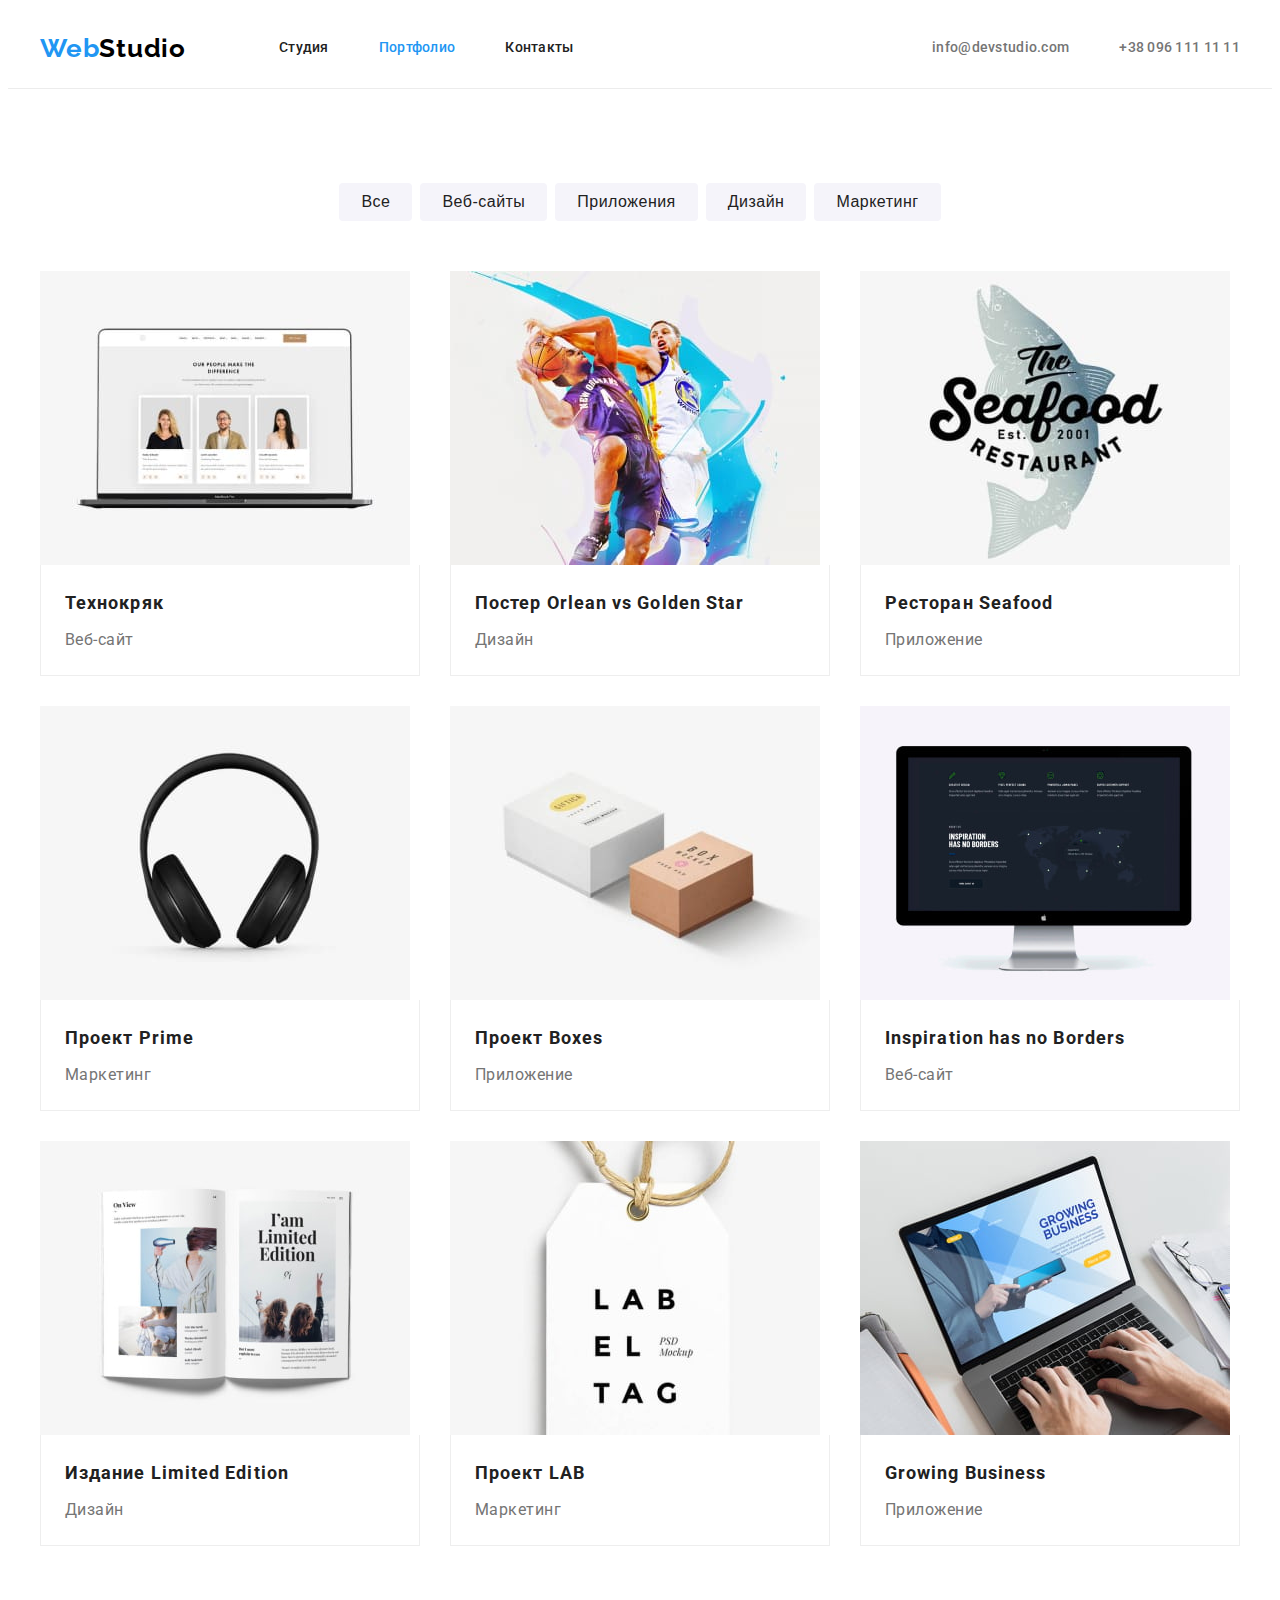
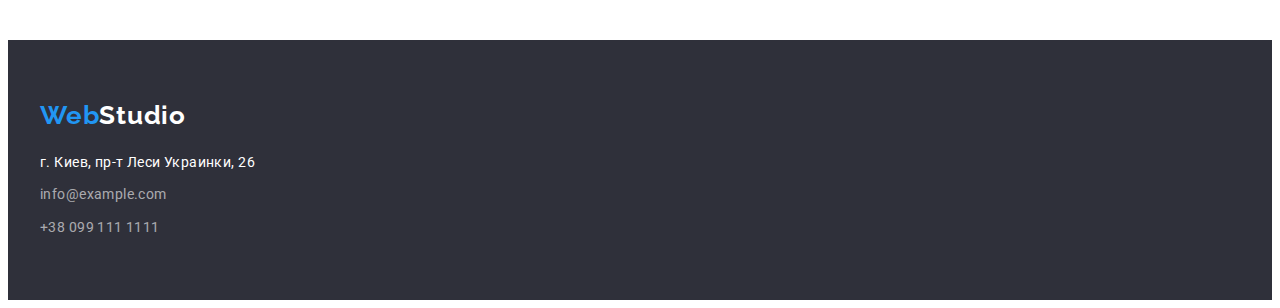
==== portfolio.html @ 1a663ec4 "copy-hw-03" ====
<!DOCTYPE html>
<html lang="ru">

<head>
    <meta charset="UTF-8">
    <meta http-equiv="X-UA-Compatible" content="IE=edge">
    <meta name="viewport" content="width=device-width, initial-scale=1.0">
    <title>Document</title>
    <link rel="preconnect" href="https://fonts.googleapis.com">
    <link rel="preconnect" href="https://fonts.gstatic.com" crossorigin>
    <link href="https://fonts.googleapis.com/css2?family=Raleway:wght@700&family=Roboto:wght@400;500;700&display=swap"
        rel="stylesheet">
    <link rel="stylesheet" href="https://cdnjs.cloudflare.com/ajax/libs/modern-normalize/1.1.0/modern-normalize.min.css"
        integrity="sha512-wpPYUAdjBVSE4KJnH1VR1HeZfpl1ub8YT/NKx4PuQ5NmX2tKuGu6U/JRp5y+Y8XG2tV+wKQpNHVUX03MfMFn9Q=="
        crossorigin="anonymous" referrerpolicy="no-referrer" />
    <link rel="stylesheet" href="./css/styles.css">
</head>

<body>

    <header class="header">
        <div class="container header-flex">
            <nav class="navigation">
                <a class="link logo logo-header" href="" lang="en"><span class="web">Web</span>Studio</a>
                <ul class="list list-nav">
                    <li class="list-nav-item"><a class="link nav-link" href="./index.html">Студия</a></li>
                    <li class="list-nav-item"><a class="link nav-link active" href="./portfolio.html">Портфолио</a></li>
                    <li class="list-nav-item"><a class="link nav-link" href="">Контакты</a></li>
                </ul>
            </nav>
            <ul class="list list-contacts">
                <li class="list-contacts-item"><a class="link contacts-link"
                        href="mailto:info@devstudio.com">info@devstudio.com</a></li>
                <li class="list-contacts-item"><a class="link contacts-link" href="tel:+380961111111">+38 096 111 11 11</a>
                </li>
            </ul>
        </div>
    </header>

    <main>
        <section class="portfolio">
            <div class="container">
                <h2 style="display:none">Портфолио вебстудии</h2>
                <ul class="list portfolio-filter">
                    <li class="filter-item"><button class="portfolio-button" type="button">Все</button></li>
                    <li class="filter-item"><button class="portfolio-button" type="button">Веб-сайты</button></li>
                    <li class="filter-item"><button class="portfolio-button" type="button">Приложения</button></li>
                    <li class="filter-item"><button class="portfolio-button" type="button">Дизайн</button></li>
                    <li class="filter-item"><button class="portfolio-button" type="button">Маркетинг</button></li>
                </ul>       
                
                <ul class="list portfolio-works">
                    <li class="works-item">
                        <div class="card-thumb">
                            <img src="./images/secondpageportfolio/img1opt.jpg"
                                alt="Ноутбук, на его экране три визитки с фото: две девушки и один парень">
                        </div>
                        <div class="card-text">
                            <h3 class="works-title">Технокряк</h3>
                            <p class="works-text">Веб-сайт</p>
                        </div>
                    </li>

                    <li class="works-item">
                        <div class="card-thumb">
                            <img src="./images/secondpageportfolio/img2opt.jpg" 
                            alt="Два баскетболиста сражаются за мяч">
                        </div>
                        <div class="card-text">
                            <h3 class="works-title">Постер <span lang="en">Orlean vs Golden Star</span></h3>
                            <p class="works-text">Дизайн</p>
                        </div>
                    </li>

                    <li class="works-item">
                        <div class="card-thumb">
                            <img src="./images/secondpageportfolio/img3opt.jpg" 
                            alt="Логотип ресторана в виде рыбы с названием ресторана">
                        </div>
                        <div class="card-text">
                            <h3 class="works-title">Ресторан <span lang="en">Seafood</span></h3>
                            <p class="works-text">Приложение</p>
                        </div>
                    </li>

                    <li class="works-item">
                        <div class="card-thumb">
                            <img src="./images/secondpageportfolio/img4opt.jpg" 
                            alt="Черные полноразмерные наушники">
                        </div>
                        <div class="card-text">
                            <h3 class="works-title">Проект <span lang="en">Prime</span></h3>
                            <p class="works-text">Маркетинг</p>
                        </div>
                    </li>

                    <li class="works-item">
                        <div class="card-thumb">
                            <img src="./images/secondpageportfolio/img5opt.jpg" 
                            alt="Две коробки розового и белого цвета">
                        </div>
                        <div class="card-text">
                            <h3 class="works-title">Проект <span lang="en">Boxes</span></h3>
                            <p class="works-text">Приложение</p>
                        </div>
                    </li>

                    <li class="works-item">
                        <div class="card-thumb">
                            <img src="./images/secondpageportfolio/img6opt.jpg" 
                            alt="Экран компьютера, на котором несколко статей и карта мира">
                        </div>
                        <div class="card-text">
                            <h3 class="works-title" lang="en">Inspiration has no Borders</h3>
                            <p class="works-text">Веб-сайт</p>
                        </div>
                    </li>

                    <li class="works-item">
                        <div class="card-thumb">
                            <img src="./images/secondpageportfolio/img7opt.jpg" 
                            alt="Разворот журнала со статьей и фото">
                        </div>
                        <div class="card-text">
                            <h3 class="works-title">Издание <span lang="en">Limited Edition</span></h3>
                            <p class="works-text">Дизайн</p>
                        </div>
                    </li>

                    <li class="works-item">
                        <div class="card-thumb">
                            <img src="./images/secondpageportfolio/img8opt.jpg" 
                            alt="Белая этикетка на веревке с названием проекта">
                        </div>
                        <div class="card-text">
                            <h3 class="works-title">Проект <span lang="en">LAB</span></h3>
                            <p class="works-text">Маркетинг</p>
                        </div>
                    </li>

                    <li class="works-item">
                        <div class="card-thumb">
                            <img src="./images/secondpageportfolio/img9opt.jpg"
                                alt="Руки человека, работающего на ноутбуке, на экране которого название приложения">
                        </div>
                        <div class="card-text">
                            <h3 class="works-title" lang="en">Growing Business</h3>
                            <p class="works-text">Приложение</p>
                        </div>
                    </li>
                </ul>
            </div>
        </section>

    </main>

    <footer class="footer">
        <div class="container">
            <a class="link logo logo-footer" href="" lang="en"><span class="web">Web</span>Studio</a>
            <address class="footer-contacts">
                <ul class="list list-footer">
                    <li class="list-footer-item"><a class="link footer-address-link"
                            href="https://goo.gl/maps/6n3pDnKZSii65f8L8" target="_blank" rel="noreferrer noopener">
                            г. Киев, пр-т Леси Украинки, 26</a>
                    </li>
                    <li class="list-footer-item"><a class="link footer-contacts-link"
                            href="mailto:info@example.com">info@example.com</a>
                    </li>
                    <li class="list-footer-item"><a class="link footer-contacts-link" href="tel:+380991111111">+38 099 111
                            1111</a>
                    </li>
                </ul>
            </address>
        </div>
    </footer>
    
    </body>
    
    </html>
---- css/styles.css ----
:root {
  --logo-web-color: #2196f3;
  --logo-studio-header-color: #000000;
  --logo-studio-footer-color: #ffffff;
  --main-title-color: #212121;
  --main-text-color: #757575;
  --accent-color: #2196f3;
  --darkbg-text-color: #ffffff;
  --first-bg-color: #2f303a;
  --second-bg-color: #f5f4fa;
}

body {
  font-family: 'Roboto', sans-serif;
}

p,
h1,
h2,
h3,
h4,
h5,
h6 {
  margin-top: 0;
  margin-bottom: 0;
}

ul {
  margin-top: 0;
  margin-bottom: 0;
  padding-left: 0;
}

img {
  display: block;
  max-width: 100%;
  height: auto;
}

.link {
  text-decoration: none;
}

.list {
  list-style: none;
}
.container {
  width: 1200px;
  padding-left: 15px;
  padding-right: 15px;
  margin: 0 auto;
}

/*-----------header------------*/

.header {
  border-bottom: 1px solid #ececec;
}

.header-flex {
  display: flex;
  align-items: center;
}

.navigation {
  display: flex;
  align-items: center;
}

.list-nav {
  display: flex;
}

.list-contacts {
  display: flex;
  margin-left: auto;
}

.list-nav-item:not(:last-child) {
  margin-right: 50px;
}

.list-contacts-item:not(:last-child) {
  margin-right: 50px;
}

.logo {
  display: block;
  margin-right: 93px;
  font-family: Raleway, sans-serif;
  font-weight: 700;
  font-size: 26px;
  line-height: 1.19;
  letter-spacing: 0.03em;
}

.logo-header {
  color: var(--logo-studio-header-color);
}

.web {
  color: var(--logo-web-color);
}

.nav-link,
.contacts-link {
  display: block;
  padding-top: 32px;
  padding-bottom: 32px;
  font-weight: 500;
  font-size: 14px;
  line-height: 1.14;
  letter-spacing: 0.02em;
  color: var(--main-title-color);
}

.contacts-link {
  color: var(--main-text-color);
}

.nav-link:hover,
.nav-link:focus {
  color: var(--accent-color);
}

.contacts-link:hover,
.contacts-link:focus {
  color: var(--accent-color);
}

a.active {
  color: var(--accent-color);
}

/*------------main---section-hero-------------*/

.hero {
  padding-top: 200px;
  padding-bottom: 200px;
  text-align: center;
}

.hero,
.footer {
  background-color: var(--first-bg-color);
}

.hero-title {
  font-weight: 900;
  font-size: 44px;
  line-height: 1.36;
  letter-spacing: 0.06em;
  text-transform: uppercase;
  color: var(--darkbg-text-color);
}

.order-service {
  margin-top: 30px;
  padding: 10px 32px;
  border: 0px;
  border-radius: 4px;
  font-weight: 700;
  font-size: 16px;
  line-height: 1.87;
  letter-spacing: 0.06em;
  background: var(--accent-color);
  color: #ffffff;
}

/*-----------main---section-features-------------*/

.features {
  padding-top: 94px;
  padding-bottom: 94px;
}

.list-features {
  display: flex;
  margin-right: -30px;
}

.list-features-item {
  flex-basis: calc(100% / 4 - 30px);
}

.list-features-item {
  margin-right: 30px;
}

.list-features-title {
  font-weight: 700;
  font-size: 14px;
  line-height: 1.14;
  letter-spacing: 0.03em;
  text-transform: uppercase;
  color: var(--main-title-color);
}

.list-features-text {
  margin-top: 10px;
  font-weight: 400;
  font-size: 14px;
  line-height: 1.71;
  letter-spacing: 0.03em;
  color: var(--main-text-color);
}

/*-----------main---sections---activities & ourteam------------*/

.activities {
  padding-bottom: 94px;
}

.list-activities {
  display: flex;
  margin-right: -30px;
}

.list-activities-item {
  flex-basis: calc(100% / 3 - 30px);
  margin-right: 30px;
}

.activities-title,
.ourteam-title {
  margin-bottom: 50px;
  text-align: center;
  font-weight: 700;
  font-size: 36px;
  line-height: 1.16;
  letter-spacing: 0.03em;
  color: var(--main-title-color);
}

.ourteam {
  padding-top: 94px;
  padding-bottom: 94px;
  background-color: var(--second-bg-color);
}

.list-ourteam {
  display: flex;
  margin-right: -30px;
}

.list-ourteam-item {
  flex-basis: calc(100% / 4 - 30px);
  margin-right: 30px;
  padding-bottom: 30px;
  text-align: center;
  box-shadow: 0px 1px 3px rgba(0, 0, 0, 0.12), 0px 1px 1px rgba(0, 0, 0, 0.14),
    0px 2px 1px rgba(0, 0, 0, 0.2);
  border-radius: 0px 0px 4px 4px;
}

.ourteam-name {
  margin-top: 30px;
  font-weight: 500;
  font-size: 16px;
  line-height: 1.18;
  letter-spacing: 0.03em;
  color: var(--main-title-color);
}

.ourteam-profession {
  margin-top: 10px;
  font-weight: 400;
  font-size: 16px;
  line-height: 1.18;
  letter-spacing: 0.03em;
  color: var(--main-text-color);
}

/*-------portfolio-page-------- */

.portfolio {
  padding-top: 94px;
  padding-bottom: 94px;
}

.portfolio-filter {
  display: flex;
  justify-content: center;
}

.filter-item:not(:last-child) {
  margin-right: 8px;
}

.portfolio-button {
  padding: 6px 22px;
  font-weight: 500;
  font-size: 16px;
  line-height: 1.62;
  letter-spacing: 0.03em;
  color: var(--main-title-color);
  background-color: var(--second-bg-color);
  border: 0px;
  border-radius: 4px;
}

.portfolio-button:hover,
.portfolio-button:focus {
  background-color: var(--accent-color);
  color: var(--darkbg-text-color);
}

.portfolio-works {
  display: flex;
  flex-wrap: wrap;
  margin-top: 50px;
  margin-right: -30px;
  margin-bottom: -30px;
}

.works-item {
  flex-basis: calc(100% / 3 - 30px);
  margin-right: 30px;
  margin-bottom: 30px;
}

.card-text {
  padding: 20px 24px;
  border-left: 1px solid #eeeeee;
  border-right: 1px solid #eeeeee;
  border-bottom: 1px solid #eeeeee;
}

.works-title {
  font-weight: 700;
  font-size: 18px;
  line-height: 2;
  letter-spacing: 0.06em;
  color: var(--main-title-color);
}

.works-text {
  margin-top: 4px;
  font-weight: 400;
  font-size: 16px;
  line-height: 1.87;
  letter-spacing: 0.03em;
  color: var(--main-text-color);
}

/*------------footer-styles--------*/

.footer {
  padding-top: 60px;
  padding-bottom: 60px;
}

.logo-footer {
  color: var(--logo-studio-footer-color);
}

.footer-contacts {
  margin-top: 20px;
  font-style: normal;
  font-weight: 400;
  font-size: 14px;
  line-height: 1.71;
  letter-spacing: 0.03em;
}

.list-footer-item:not(:first-child) {
  margin-top: 9px;
}

.footer-address-link {
  color: var(--darkbg-text-color);
}
.footer-contacts-link {
  color: rgba(255, 255, 255, 0.6);
}
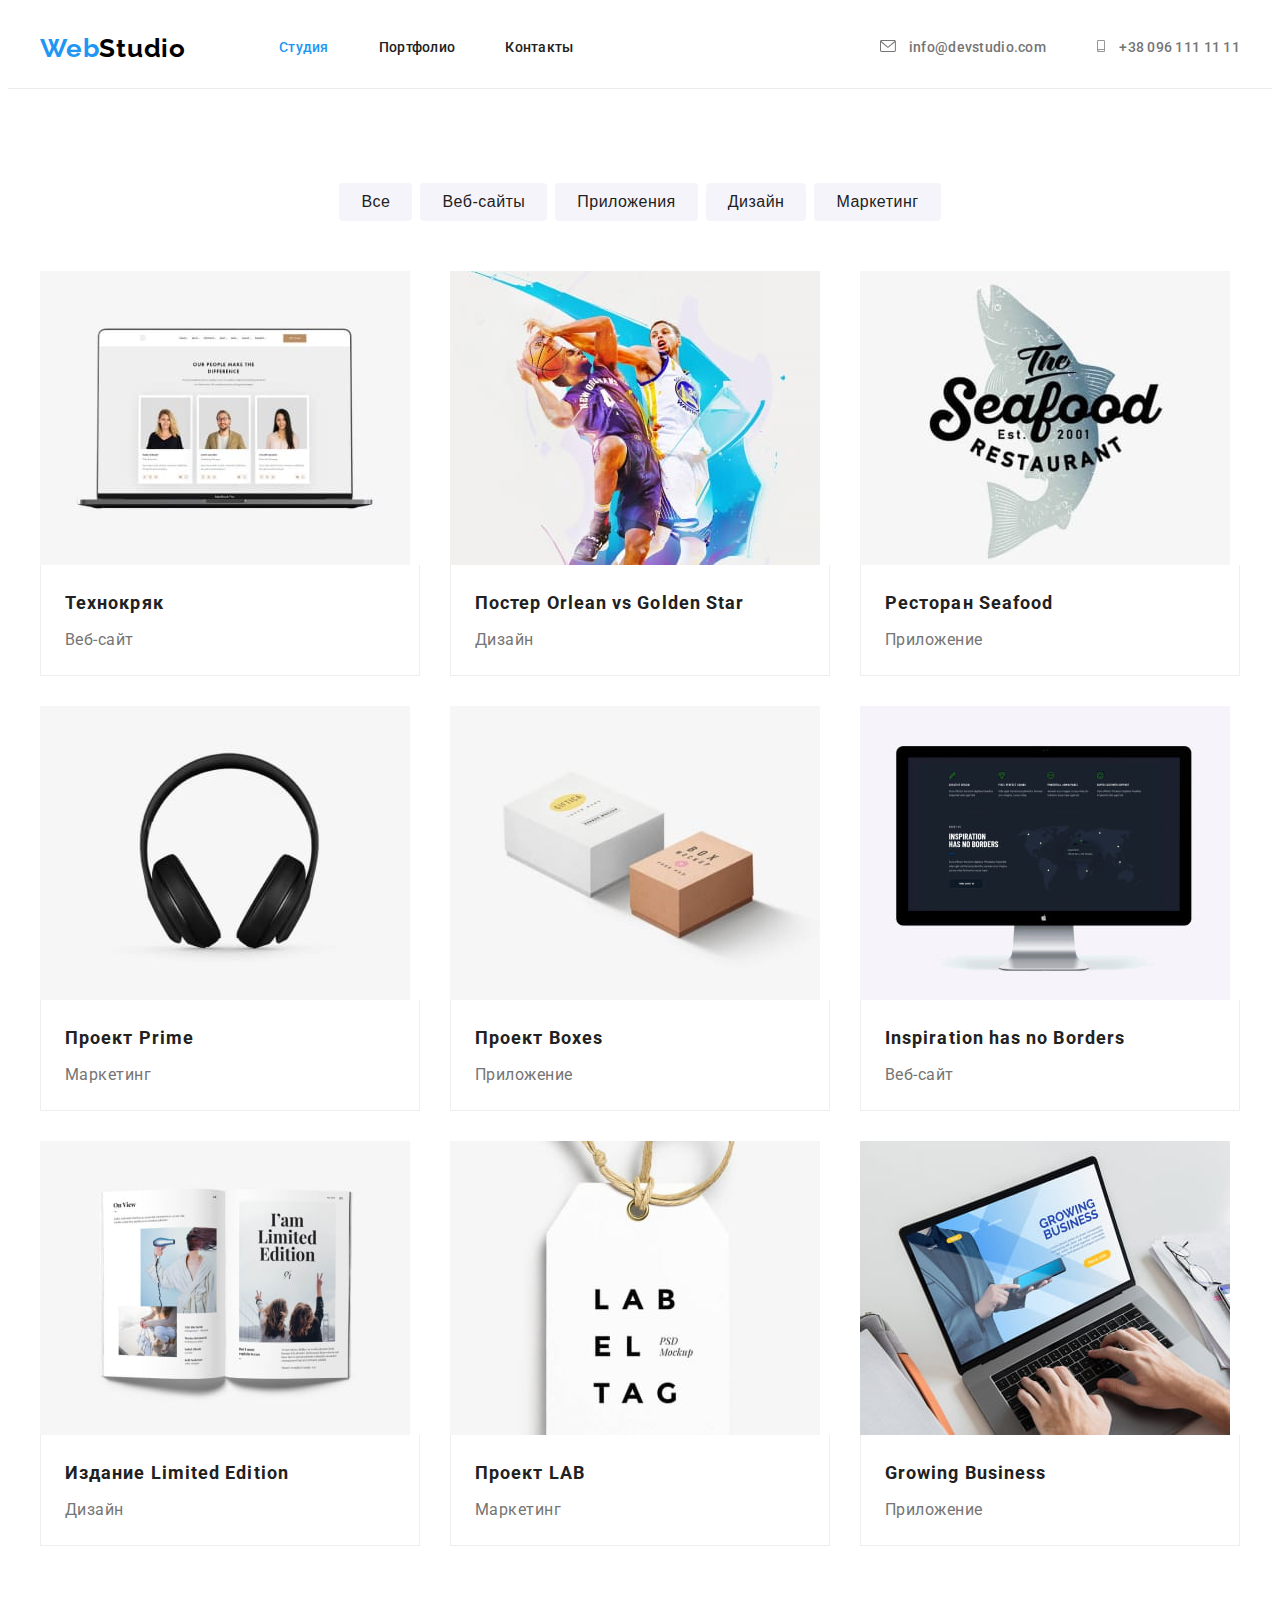
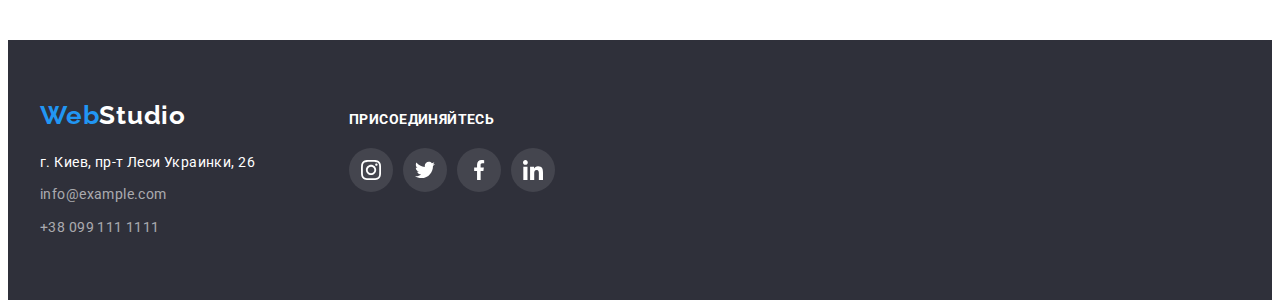
==== commit f1594fd5: "icons-and-bg" ====
--- a/portfolio.html
+++ b/portfolio.html
@@ -23,22 +23,34 @@
             <nav class="navigation">
                 <a class="link logo logo-header" href="" lang="en"><span class="web">Web</span>Studio</a>
                 <ul class="list list-nav">
-                    <li class="list-nav-item"><a class="link nav-link" href="./index.html">Студия</a></li>
-                    <li class="list-nav-item"><a class="link nav-link active" href="./portfolio.html">Портфолио</a></li>
+                    <li class="list-nav-item"><a class="link nav-link active" href="./index.html">Студия</a></li>
+                    <li class="list-nav-item"><a class="link nav-link" href="./portfolio.html">Портфолио</a></li>
                     <li class="list-nav-item"><a class="link nav-link" href="">Контакты</a></li>
                 </ul>
             </nav>
             <ul class="list list-contacts">
-                <li class="list-contacts-item"><a class="link contacts-link"
-                        href="mailto:info@devstudio.com">info@devstudio.com</a></li>
-                <li class="list-contacts-item"><a class="link contacts-link" href="tel:+380961111111">+38 096 111 11 11</a>
+                <li class="list-contacts-item">
+    
+                    <a class="link contacts-link" href="mailto:info@devstudio.com">
+                        <svg class="contacts-icon" width="16" height="12">
+                            <use href="./images/sprite.svg#icon-envelope-1"></use>
+                        </svg>
+                        info@devstudio.com</a>
+                </li>
+                <li class="list-contacts-item">
+    
+                    <a class="link contacts-link" href="tel:+380961111111">
+                        <svg class="contacts-icon" width="10" height="12">
+                            <use href="./images/sprite.svg#icon-smartphone-1"></use>
+                        </svg>
+                        +38 096 111 11 11</a>
                 </li>
             </ul>
         </div>
     </header>
 
     <main>
-        <section class="portfolio">
+        <section class="section">
             <div class="container">
                 <h2 style="display:none">Портфолио вебстудии</h2>
                 <ul class="list portfolio-filter">
@@ -155,22 +167,59 @@
     </main>
 
     <footer class="footer">
-        <div class="container">
-            <a class="link logo logo-footer" href="" lang="en"><span class="web">Web</span>Studio</a>
-            <address class="footer-contacts">
-                <ul class="list list-footer">
-                    <li class="list-footer-item"><a class="link footer-address-link"
-                            href="https://goo.gl/maps/6n3pDnKZSii65f8L8" target="_blank" rel="noreferrer noopener">
-                            г. Киев, пр-т Леси Украинки, 26</a>
-                    </li>
-                    <li class="list-footer-item"><a class="link footer-contacts-link"
-                            href="mailto:info@example.com">info@example.com</a>
-                    </li>
-                    <li class="list-footer-item"><a class="link footer-contacts-link" href="tel:+380991111111">+38 099 111
-                            1111</a>
+        <h2 style="display:none">Контакты<span lang="en">Webstudio</span></h2>
+        <div class="container footer-flexcont">
+            <div class="address">
+                <a class="link logo logo-footer" href="" lang="en"><span class="web">Web</span>Studio</a>
+                <address class="footer-contacts">
+                    <ul class="list list-footer">
+                        <li class="list-footer-item"><a class="link footer-address-link"
+                                href="https://goo.gl/maps/6n3pDnKZSii65f8L8" target="_blank" rel="noreferrer noopener">
+                                г. Киев, пр-т Леси Украинки, 26</a>
+                        </li>
+                        <li class="list-footer-item"><a class="link footer-contacts-link"
+                                href="mailto:info@example.com">info@example.com</a>
+                        </li>
+                        <li class="list-footer-item"><a class="link footer-contacts-link" href="tel:+380991111111">+38 099
+                                111 1111</a>
+                        </li>
+                    </ul>
+                </address>
+            </div>
+    
+            <div class="webstudio-social">
+                <h3 class="webstudio-social-title">Присоединяйтесь</h3>
+                <ul class="webstudio-social-list list">
+                    <li class="webstudio-social-item">
+                        <a class="webstudio-social-link link" href="">
+                            <svg class="webstudio-social-icon" width="20" height="20">
+                                <use href="./images/sprite.svg#icon-instagram-2-1"></use>
+                            </svg>
+                        </a>
+                    </li>
+                    <li class="webstudio-social-item">
+                        <a class="webstudio-social-link link" href="">
+                            <svg class="webstudio-social-icon" width="20" height="20">
+                                <use href="./images/sprite.svg#icon-twitter-1-1"></use>
+                            </svg>
+                        </a>
+                    </li>
+                    <li class="webstudio-social-item">
+                        <a class="webstudio-social-link link" href="">
+                            <svg class="webstudio-social-icon" width="20" height="20">
+                                <use href="./images/sprite.svg#icon-facebook-1-1"></use>
+                            </svg>
+                        </a>
+                    </li>
+                    <li class="webstudio-social-item">
+                        <a class="webstudio-social-link link" href="">
+                            <svg class="webstudio-social-icon" width="20" height="20">
+                                <use href="./images/sprite.svg#icon-linkedin-1-1"></use>
+                            </svg>
+                        </a>
                     </li>
                 </ul>
-            </address>
+            </div>
         </div>
     </footer>
     
--- a/css/styles.css
+++ b/css/styles.css
@@ -8,6 +8,7 @@
   --darkbg-text-color: #ffffff;
   --first-bg-color: #2f303a;
   --second-bg-color: #f5f4fa;
+  --icon-color: #afb1b8;
 }
 
 body {
@@ -44,6 +45,12 @@
 .list {
   list-style: none;
 }
+
+.section {
+  padding-top: 94px;
+  padding-bottom: 94px;
+}
+
 .container {
   width: 1200px;
   padding-left: 15px;
@@ -78,6 +85,11 @@
 
 .list-nav-item:not(:last-child) {
   margin-right: 50px;
+}
+
+.contacts-icon {
+  margin-right: 10px;
+  fill: currentColor;
 }
 
 .list-contacts-item:not(:last-child) {
@@ -138,6 +150,8 @@
   padding-top: 200px;
   padding-bottom: 200px;
   text-align: center;
+  background-image: linear-gradient(rgba(47, 48, 58, 0.4), rgba(47, 48, 58, 0.4)),
+    url(../images/hero/hero-img-opt.jpg);
 }
 
 .hero,
@@ -169,11 +183,6 @@
 
 /*-----------main---section-features-------------*/
 
-.features {
-  padding-top: 94px;
-  padding-bottom: 94px;
-}
-
 .list-features {
   display: flex;
   margin-right: -30px;
@@ -187,7 +196,14 @@
   margin-right: 30px;
 }
 
+.features-icon {
+  padding: 25px 100px;
+  background-color: var(--second-bg-color);
+  border-radius: 4px;
+}
+
 .list-features-title {
+  margin-top: 30px;
   font-weight: 700;
   font-size: 14px;
   line-height: 1.14;
@@ -222,7 +238,8 @@
 }
 
 .activities-title,
-.ourteam-title {
+.ourteam-title,
+.clients-title {
   margin-bottom: 50px;
   text-align: center;
   font-weight: 700;
@@ -233,8 +250,6 @@
 }
 
 .ourteam {
-  padding-top: 94px;
-  padding-bottom: 94px;
   background-color: var(--second-bg-color);
 }
 
@@ -247,6 +262,7 @@
   flex-basis: calc(100% / 4 - 30px);
   margin-right: 30px;
   padding-bottom: 30px;
+  background-color: #ffffff;
   text-align: center;
   box-shadow: 0px 1px 3px rgba(0, 0, 0, 0.12), 0px 1px 1px rgba(0, 0, 0, 0.14),
     0px 2px 1px rgba(0, 0, 0, 0.2);
@@ -270,13 +286,68 @@
   letter-spacing: 0.03em;
   color: var(--main-text-color);
 }
+.ourteam-social-list {
+  display: flex;
+  align-items: center;
+  margin-top: 16px;
+  padding-left: 32px;
+  padding-right: 32px;
+}
+
+.ourteam-social-link {
+  display: block;
+  padding: 12px;
+  border-radius: 50%;
+}
+
+.ourteam-social-item:not(:last-child) {
+  margin-right: 10px;
+}
+
+.ourteam-social-icon {
+  display: block;
+  fill: var(--icon-color);
+}
+
+.ourteam-social-link:hover,
+.ourteam-social-link:focus,
+.ourteam-social-icon:hover,
+.ourteam-social-icon:focus {
+  background-color: var(--accent-color);
+  fill: var(--darkbg-text-color);
+}
+
+/* -------------main--------section-clients------------- */
+
+.clients-list {
+  display: flex;
+  flex-wrap: wrap;
+  margin-right: -30px;
+}
+.clients-list-item {
+  margin-right: 30px;
+}
+.clients-link {
+  display: block;
+  padding: 14px 30px;
+  border: 1px solid var(--icon-color);
+  border-radius: 4px;
+}
+
+.clients-icon {
+  display: block;
+  fill: var(--icon-color);
+}
+
+.clients-link:hover,
+.clients-link:focus,
+.clients-icon:hover,
+.clients-icon:focus {
+  border-color: var(--accent-color);
+  fill: var(--accent-color);
+}
 
 /*-------portfolio-page-------- */
-
-.portfolio {
-  padding-top: 94px;
-  padding-bottom: 94px;
-}
 
 .portfolio-filter {
   display: flex;
@@ -345,7 +416,17 @@
 
 /*------------footer-styles--------*/
 
-.footer {
+/* .footer {
+  padding-top: 60px;
+  padding-bottom: 60px;
+} */
+
+.footer-flexcont {
+  display: flex;
+}
+
+.address {
+  margin-right: 70px;
   padding-top: 60px;
   padding-bottom: 60px;
 }
@@ -373,3 +454,42 @@
 .footer-contacts-link {
   color: rgba(255, 255, 255, 0.6);
 }
+
+.webstudio-social {
+  padding-top: 72px;
+}
+
+.webstudio-social-title {
+  font-weight: 700;
+  font-size: 14px;
+  line-height: 1.14;
+  letter-spacing: 0.03em;
+  text-transform: uppercase;
+  color: var(--darkbg-text-color);
+}
+
+.webstudio-social-list {
+  display: flex;
+  margin-top: 20px;
+}
+
+.webstudio-social-item:not(:last-child) {
+  margin-right: 10px;
+}
+
+.webstudio-social-link {
+  display: block;
+  padding: 12px;
+  fill: var(--darkbg-text-color);
+  background: rgba(255, 255, 255, 0.1);
+  border-radius: 50%;
+}
+
+.webstudio-social-icon {
+  display: block;
+}
+
+.webstudio-social-link:hover,
+.webstudio-social-link:focus {
+  background-color: var(--accent-color);
+}
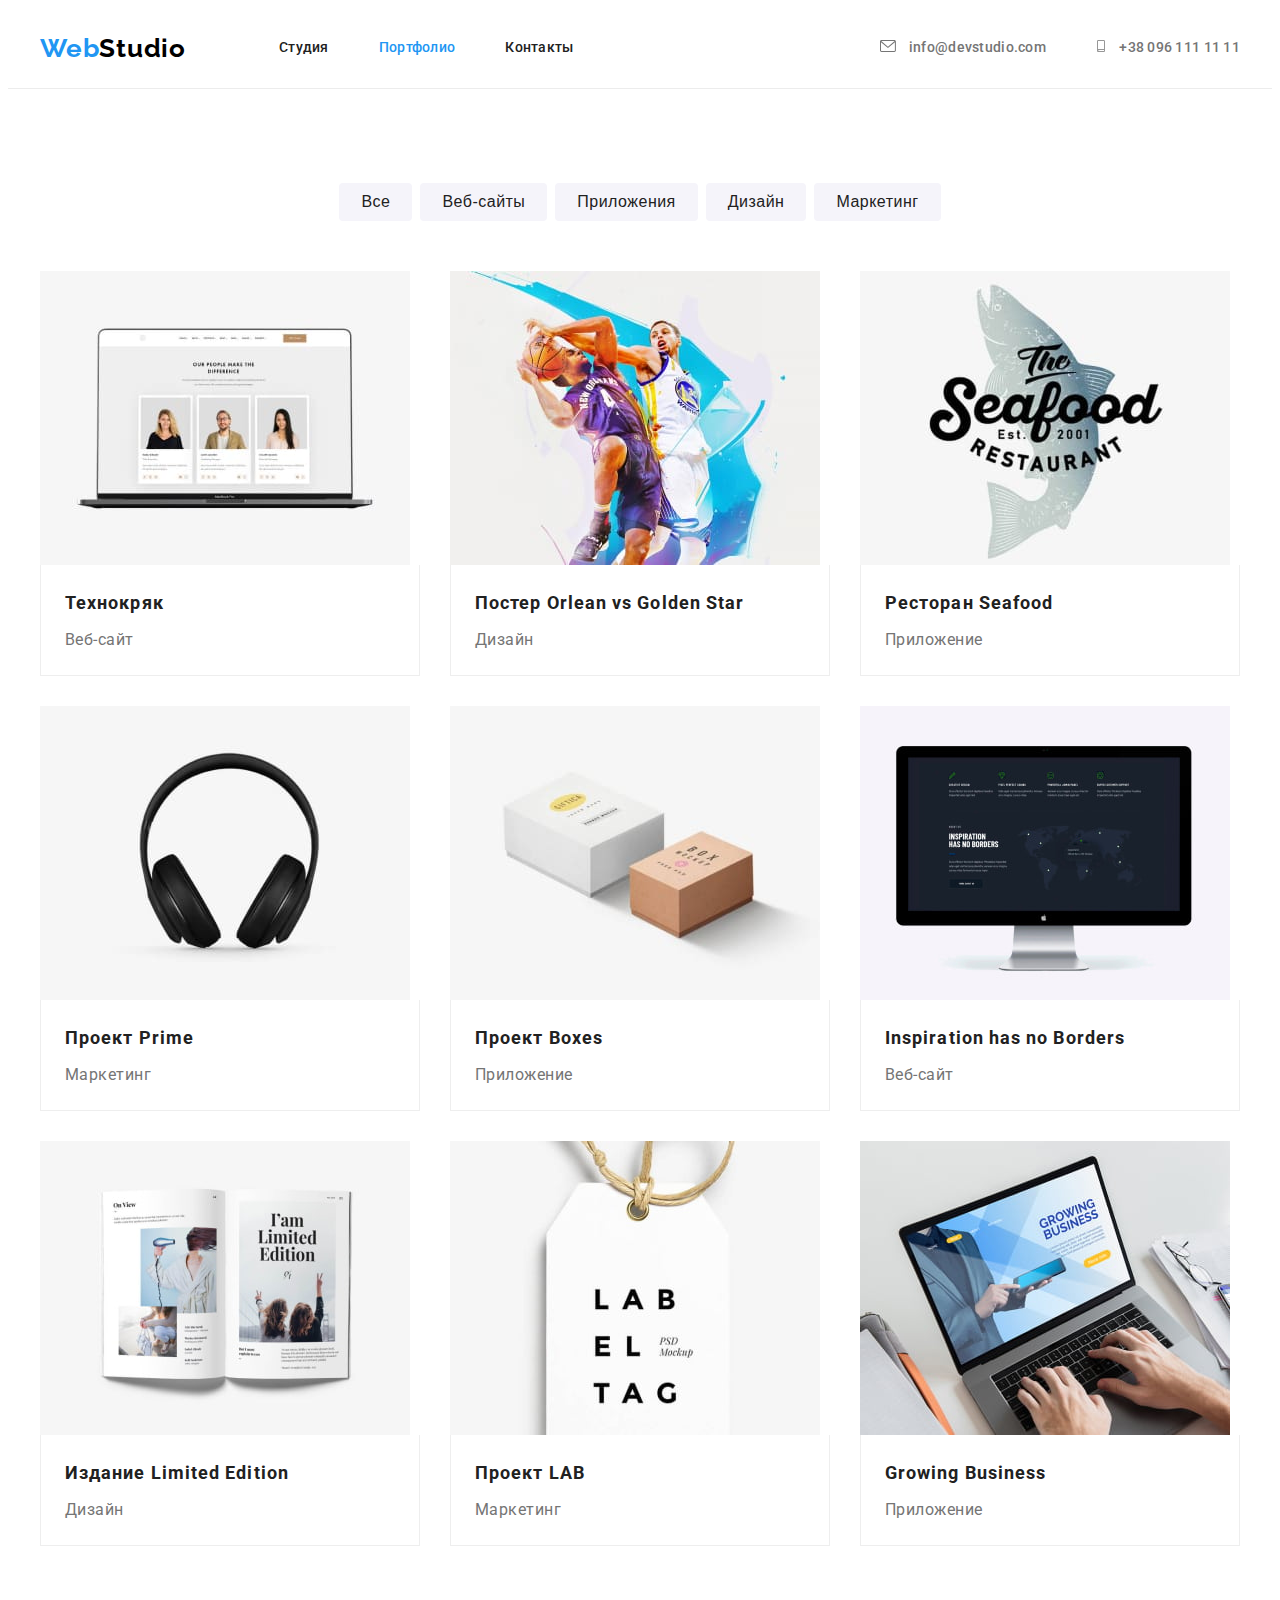
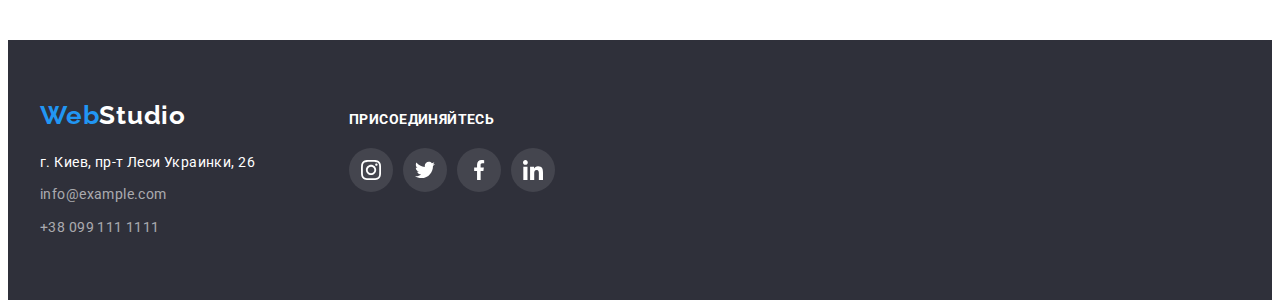
==== commit b145e9a1: "focus-hover-svg-portfolio" ====
--- a/portfolio.html
+++ b/portfolio.html
@@ -23,8 +23,8 @@
             <nav class="navigation">
                 <a class="link logo logo-header" href="" lang="en"><span class="web">Web</span>Studio</a>
                 <ul class="list list-nav">
-                    <li class="list-nav-item"><a class="link nav-link active" href="./index.html">Студия</a></li>
-                    <li class="list-nav-item"><a class="link nav-link" href="./portfolio.html">Портфолио</a></li>
+                    <li class="list-nav-item"><a class="link nav-link " href="./index.html">Студия</a></li>
+                    <li class="list-nav-item"><a class="link nav-link active" href="./portfolio.html">Портфолио</a></li>
                     <li class="list-nav-item"><a class="link nav-link" href="">Контакты</a></li>
                 </ul>
             </nav>
@@ -63,102 +63,121 @@
                 
                 <ul class="list portfolio-works">
                     <li class="works-item">
-                        <div class="card-thumb">
-                            <img src="./images/secondpageportfolio/img1opt.jpg"
-                                alt="Ноутбук, на его экране три визитки с фото: две девушки и один парень">
-                        </div>
-                        <div class="card-text">
-                            <h3 class="works-title">Технокряк</h3>
-                            <p class="works-text">Веб-сайт</p>
-                        </div>
-                    </li>
-
-                    <li class="works-item">
-                        <div class="card-thumb">
-                            <img src="./images/secondpageportfolio/img2opt.jpg" 
-                            alt="Два баскетболиста сражаются за мяч">
-                        </div>
-                        <div class="card-text">
-                            <h3 class="works-title">Постер <span lang="en">Orlean vs Golden Star</span></h3>
-                            <p class="works-text">Дизайн</p>
-                        </div>
-                    </li>
-
-                    <li class="works-item">
-                        <div class="card-thumb">
-                            <img src="./images/secondpageportfolio/img3opt.jpg" 
-                            alt="Логотип ресторана в виде рыбы с названием ресторана">
-                        </div>
-                        <div class="card-text">
-                            <h3 class="works-title">Ресторан <span lang="en">Seafood</span></h3>
-                            <p class="works-text">Приложение</p>
-                        </div>
-                    </li>
-
-                    <li class="works-item">
-                        <div class="card-thumb">
-                            <img src="./images/secondpageportfolio/img4opt.jpg" 
-                            alt="Черные полноразмерные наушники">
-                        </div>
-                        <div class="card-text">
-                            <h3 class="works-title">Проект <span lang="en">Prime</span></h3>
-                            <p class="works-text">Маркетинг</p>
-                        </div>
-                    </li>
-
-                    <li class="works-item">
-                        <div class="card-thumb">
-                            <img src="./images/secondpageportfolio/img5opt.jpg" 
-                            alt="Две коробки розового и белого цвета">
-                        </div>
-                        <div class="card-text">
-                            <h3 class="works-title">Проект <span lang="en">Boxes</span></h3>
-                            <p class="works-text">Приложение</p>
-                        </div>
-                    </li>
-
-                    <li class="works-item">
-                        <div class="card-thumb">
-                            <img src="./images/secondpageportfolio/img6opt.jpg" 
-                            alt="Экран компьютера, на котором несколко статей и карта мира">
-                        </div>
-                        <div class="card-text">
-                            <h3 class="works-title" lang="en">Inspiration has no Borders</h3>
-                            <p class="works-text">Веб-сайт</p>
-                        </div>
-                    </li>
-
-                    <li class="works-item">
-                        <div class="card-thumb">
-                            <img src="./images/secondpageportfolio/img7opt.jpg" 
-                            alt="Разворот журнала со статьей и фото">
-                        </div>
-                        <div class="card-text">
-                            <h3 class="works-title">Издание <span lang="en">Limited Edition</span></h3>
-                            <p class="works-text">Дизайн</p>
-                        </div>
-                    </li>
-
-                    <li class="works-item">
-                        <div class="card-thumb">
-                            <img src="./images/secondpageportfolio/img8opt.jpg" 
-                            alt="Белая этикетка на веревке с названием проекта">
-                        </div>
-                        <div class="card-text">
-                            <h3 class="works-title">Проект <span lang="en">LAB</span></h3>
-                            <p class="works-text">Маркетинг</p>
-                        </div>
-                    </li>
-
-                    <li class="works-item">
-                        <div class="card-thumb">
-                            <img src="./images/secondpageportfolio/img9opt.jpg"
-                                alt="Руки человека, работающего на ноутбуке, на экране которого название приложения">
-                        </div>
-                        <div class="card-text">
-                            <h3 class="works-title" lang="en">Growing Business</h3>
-                            <p class="works-text">Приложение</p>
-                        </div>
+                        <a class="works-link link" href="">
+                            <div class="card-thumb">
+                                <img src="./images/secondpageportfolio/img1opt.jpg"
+                                    alt="Ноутбук, на его экране три визитки с фото: две девушки и один парень">
+                            </div>
+                            <div class="card-text">
+                                <h3 class="works-title">Технокряк</h3>
+                                <p class="works-text">Веб-сайт</p>
+                            </div>
+                        </a>
+                    </li>
+
+                    <li class="works-item">
+                        <a class="works-link link" href="">
+                            <div class="card-thumb">
+                                <img src="./images/secondpageportfolio/img2opt.jpg" alt="Два баскетболиста сражаются за мяч">
+                            </div>
+                            <div class="card-text">
+                                <h3 class="works-title">Постер <span lang="en">Orlean vs Golden Star</span></h3>
+                                <p class="works-text">Дизайн</p>
+                            </div>
+                        </a>
+                        
+                    </li>
+
+                    <li class="works-item">
+                        <a class="works-link link" href="">
+                            <div class="card-thumb">
+                                <img src="./images/secondpageportfolio/img3opt.jpg" alt="Логотип ресторана в виде рыбы с названием ресторана">
+                            </div>
+                            <div class="card-text">
+                                <h3 class="works-title">Ресторан <span lang="en">Seafood</span></h3>
+                                <p class="works-text">Приложение</p>
+                            </div>
+                        </a>
+                        
+                    </li>
+
+                    <li class="works-item">
+                        <a class="works-link link" href="">
+                            <div class="card-thumb">
+                                <img src="./images/secondpageportfolio/img4opt.jpg" alt="Черные полноразмерные наушники">
+                            </div>
+                            <div class="card-text">
+                                <h3 class="works-title">Проект <span lang="en">Prime</span></h3>
+                                <p class="works-text">Маркетинг</p>
+                            </div>
+                        </a>
+                        
+                    </li>
+
+                    <li class="works-item">
+                        <a class="works-link link" href="">
+                            <div class="card-thumb">
+                                <img src="./images/secondpageportfolio/img5opt.jpg" alt="Две коробки розового и белого цвета">
+                            </div>
+                            <div class="card-text">
+                                <h3 class="works-title">Проект <span lang="en">Boxes</span></h3>
+                                <p class="works-text">Приложение</p>
+                            </div>
+                        </a>
+                        
+                    </li>
+
+                    <li class="works-item">
+                        <a class="works-link link" href="">
+                            <div class="card-thumb">
+                                <img src="./images/secondpageportfolio/img6opt.jpg" alt="Экран компьютера, на котором несколко статей и карта мира">
+                            </div>
+                            <div class="card-text">
+                                <h3 class="works-title" lang="en">Inspiration has no Borders</h3>
+                                <p class="works-text">Веб-сайт</p>
+                            </div>
+                        </a>
+                        
+                    </li>
+
+                    <li class="works-item">
+                        <a class="works-link link" href="">
+                            <div class="card-thumb">
+                                <img src="./images/secondpageportfolio/img7opt.jpg" alt="Разворот журнала со статьей и фото">
+                            </div>
+                            <div class="card-text">
+                                <h3 class="works-title">Издание <span lang="en">Limited Edition</span></h3>
+                                <p class="works-text">Дизайн</p>
+                            </div>
+                        </a>
+                        
+                    </li>
+
+                    <li class="works-item">
+                        <a class="works-link link" href="">
+                            <div class="card-thumb">
+                                <img src="./images/secondpageportfolio/img8opt.jpg" alt="Белая этикетка на веревке с названием проекта">
+                            </div>
+                            <div class="card-text">
+                                <h3 class="works-title">Проект <span lang="en">LAB</span></h3>
+                                <p class="works-text">Маркетинг</p>
+                            </div>
+                        </a>
+                        
+                    </li>
+
+                    <li class="works-item">
+                        <a class="works-link link" href="">
+                            <div class="card-thumb">
+                                <img src="./images/secondpageportfolio/img9opt.jpg"
+                                    alt="Руки человека, работающего на ноутбуке, на экране которого название приложения">
+                            </div>
+                            <div class="card-text">
+                                <h3 class="works-title" lang="en">Growing Business</h3>
+                                <p class="works-text">Приложение</p>
+                            </div>
+                        </a>
+                        
                     </li>
                 </ul>
             </div>
--- a/css/styles.css
+++ b/css/styles.css
@@ -311,8 +311,8 @@
 
 .ourteam-social-link:hover,
 .ourteam-social-link:focus,
-.ourteam-social-icon:hover,
-.ourteam-social-icon:focus {
+.ourteam-social-link:hover use,
+.ourteam-social-link:focus use {
   background-color: var(--accent-color);
   fill: var(--darkbg-text-color);
 }
@@ -341,8 +341,8 @@
 
 .clients-link:hover,
 .clients-link:focus,
-.clients-icon:hover,
-.clients-icon:focus {
+.clients-link:hover use,
+.clients-link:focus use {
   border-color: var(--accent-color);
   fill: var(--accent-color);
 }
@@ -388,6 +388,16 @@
   flex-basis: calc(100% / 3 - 30px);
   margin-right: 30px;
   margin-bottom: 30px;
+}
+
+.works-link {
+  display: block;
+}
+
+.works-link:hover,
+.works-link:focus {
+  box-shadow: 0px 1px 1px rgba(0, 0, 0, 0.12), 0px 4px 4px rgba(0, 0, 0, 0.06),
+    1px 4px 6px rgba(0, 0, 0, 0.16);
 }
 
 .card-text {
@@ -416,11 +426,6 @@
 
 /*------------footer-styles--------*/
 
-/* .footer {
-  padding-top: 60px;
-  padding-bottom: 60px;
-} */
-
 .footer-flexcont {
   display: flex;
 }
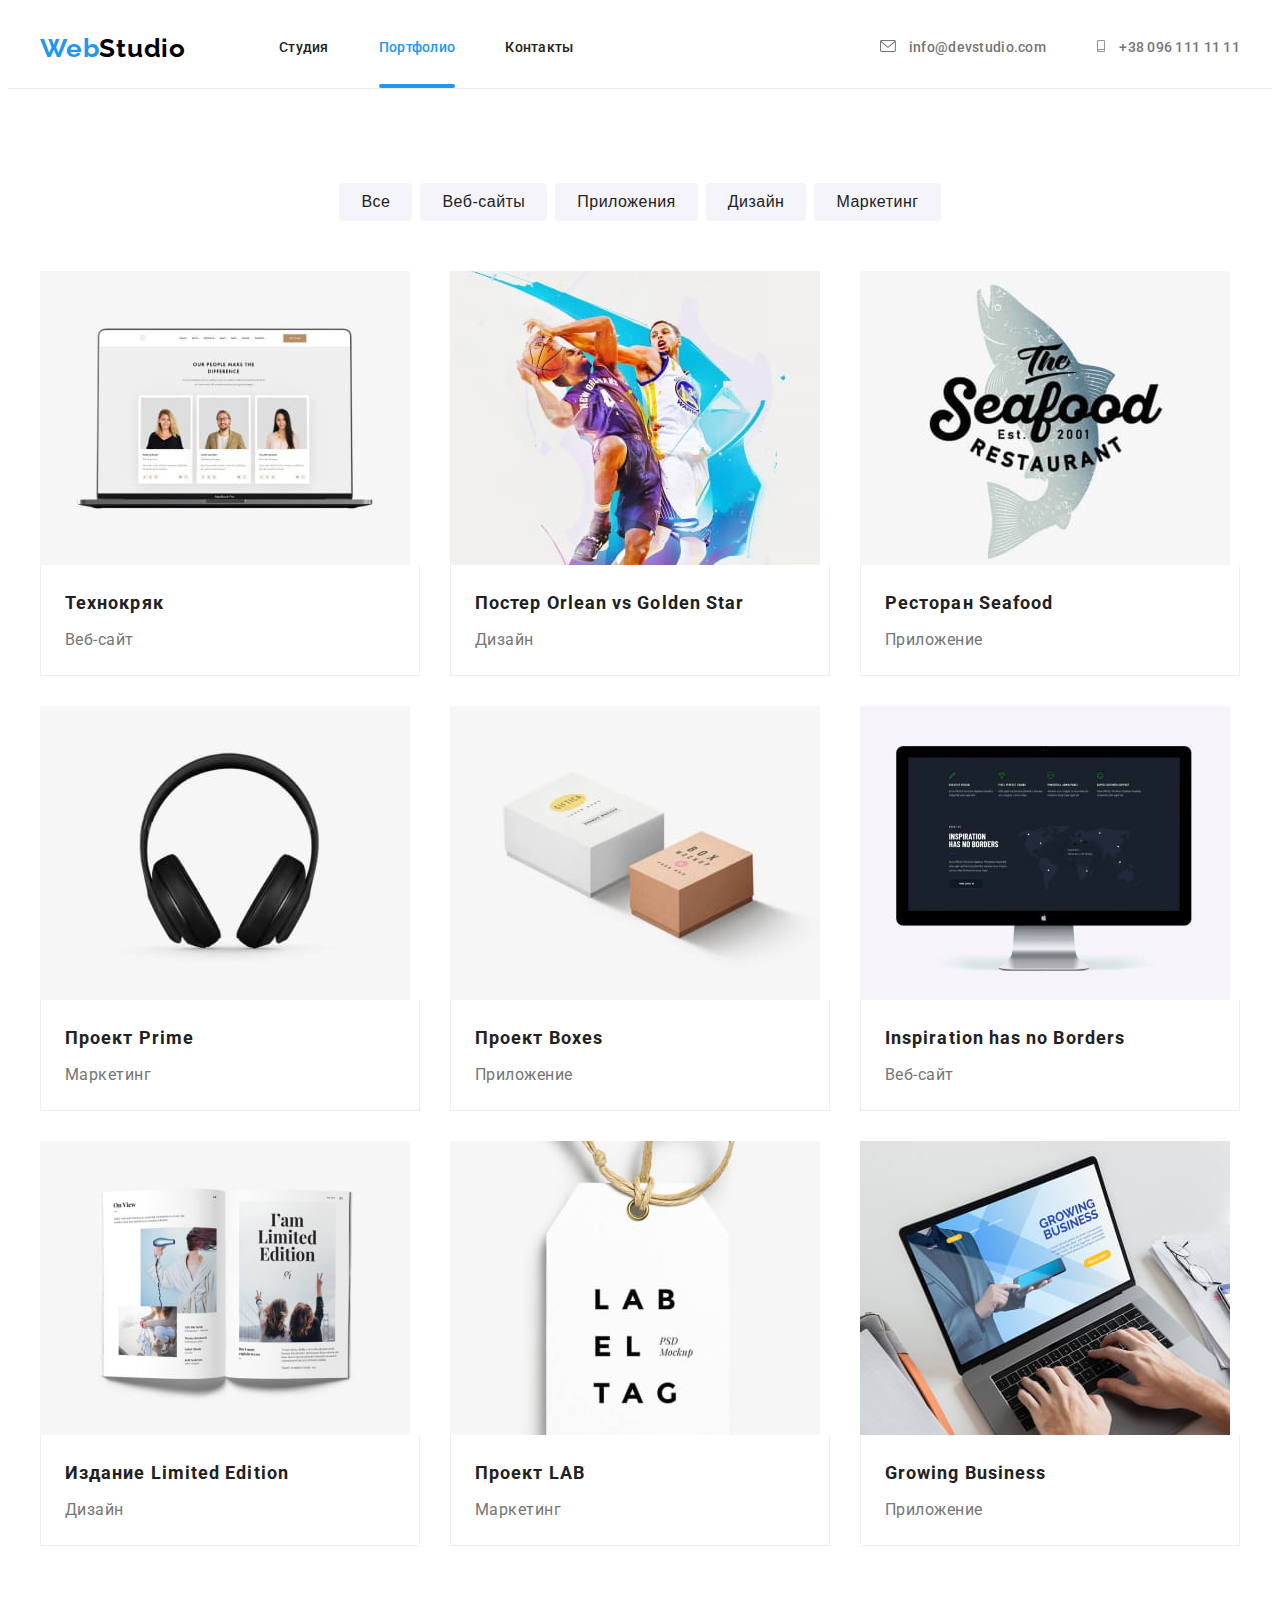
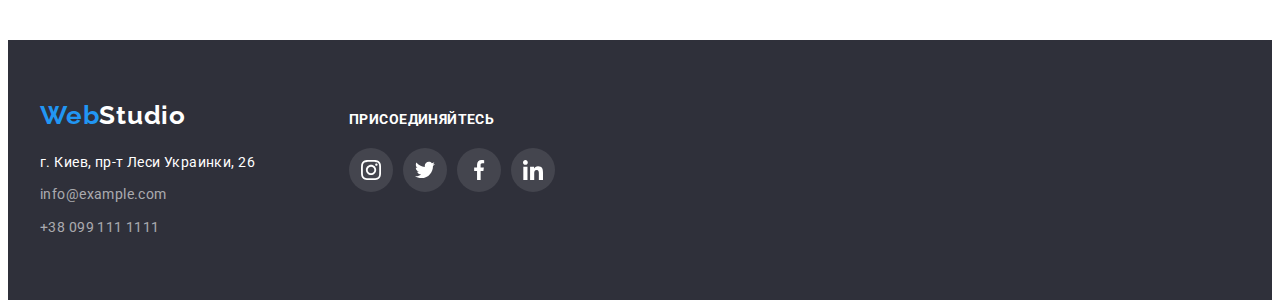
==== commit 736516b0: "all-hw-05" ====
--- a/portfolio.html
+++ b/portfolio.html
@@ -23,15 +23,15 @@
             <nav class="navigation">
                 <a class="link logo logo-header" href="" lang="en"><span class="web">Web</span>Studio</a>
                 <ul class="list list-nav">
-                    <li class="list-nav-item"><a class="link nav-link " href="./index.html">Студия</a></li>
-                    <li class="list-nav-item"><a class="link nav-link active" href="./portfolio.html">Портфолио</a></li>
-                    <li class="list-nav-item"><a class="link nav-link" href="">Контакты</a></li>
+                    <li class="list-nav-item"><a class="link nav-link transitions" href="./index.html">Студия</a></li>
+                    <li class="list-nav-item"><a class="link nav-link transitions active" href="./portfolio.html">Портфолио</a></li>
+                    <li class="list-nav-item"><a class="link nav-link transitions" href="">Контакты</a></li>
                 </ul>
             </nav>
             <ul class="list list-contacts">
                 <li class="list-contacts-item">
     
-                    <a class="link contacts-link" href="mailto:info@devstudio.com">
+                    <a class="link contacts-link transitions" href="mailto:info@devstudio.com">
                         <svg class="contacts-icon" width="16" height="12">
                             <use href="./images/sprite.svg#icon-envelope-1"></use>
                         </svg>
@@ -39,7 +39,7 @@
                 </li>
                 <li class="list-contacts-item">
     
-                    <a class="link contacts-link" href="tel:+380961111111">
+                    <a class="link contacts-link transitions" href="tel:+380961111111">
                         <svg class="contacts-icon" width="10" height="12">
                             <use href="./images/sprite.svg#icon-smartphone-1"></use>
                         </svg>
@@ -54,19 +54,23 @@
             <div class="container">
                 <h2 style="display:none">Портфолио вебстудии</h2>
                 <ul class="list portfolio-filter">
-                    <li class="filter-item"><button class="portfolio-button" type="button">Все</button></li>
-                    <li class="filter-item"><button class="portfolio-button" type="button">Веб-сайты</button></li>
-                    <li class="filter-item"><button class="portfolio-button" type="button">Приложения</button></li>
-                    <li class="filter-item"><button class="portfolio-button" type="button">Дизайн</button></li>
-                    <li class="filter-item"><button class="portfolio-button" type="button">Маркетинг</button></li>
+                    <li class="filter-item"><button class="portfolio-button transitions" type="button">Все</button></li>
+                    <li class="filter-item"><button class="portfolio-button transitions" type="button">Веб-сайты</button></li>
+                    <li class="filter-item"><button class="portfolio-button transitions" type="button">Приложения</button></li>
+                    <li class="filter-item"><button class="portfolio-button transitions" type="button">Дизайн</button></li>
+                    <li class="filter-item"><button class="portfolio-button transitions" type="button">Маркетинг</button></li>
                 </ul>       
                 
                 <ul class="list portfolio-works">
                     <li class="works-item">
-                        <a class="works-link link" href="">
+                        <a class="works-link link transitions" href="">
                             <div class="card-thumb">
                                 <img src="./images/secondpageportfolio/img1opt.jpg"
                                     alt="Ноутбук, на его экране три визитки с фото: две девушки и один парень">
+                                <div class="works-overlay">Технокряк это современная площадка распространения коронавируса.
+                                     Компании используют эту платформу для цифрового
+                                     шпионажа и атак на защищённые сервера конкурентов.
+                                </div>    
                             </div>
                             <div class="card-text">
                                 <h3 class="works-title">Технокряк</h3>
@@ -76,9 +80,14 @@
                     </li>
 
                     <li class="works-item">
-                        <a class="works-link link" href="">
-                            <div class="card-thumb">
-                                <img src="./images/secondpageportfolio/img2opt.jpg" alt="Два баскетболиста сражаются за мяч">
+                        <a class="works-link link transitions" href="">
+                            <div class="card-thumb">
+                                <img src="./images/secondpageportfolio/img2opt.jpg" 
+                                alt="Два баскетболиста сражаются за мяч">
+                                <div class="works-overlay">Технокряк это современная площадка распространения коронавируса.
+                                    Компании используют эту платформу для цифрового
+                                    шпионажа и атак на защищённые сервера конкурентов.
+                                </div>
                             </div>
                             <div class="card-text">
                                 <h3 class="works-title">Постер <span lang="en">Orlean vs Golden Star</span></h3>
@@ -89,9 +98,14 @@
                     </li>
 
                     <li class="works-item">
-                        <a class="works-link link" href="">
-                            <div class="card-thumb">
-                                <img src="./images/secondpageportfolio/img3opt.jpg" alt="Логотип ресторана в виде рыбы с названием ресторана">
+                        <a class="works-link link transitions" href="">
+                            <div class="card-thumb">
+                                <img src="./images/secondpageportfolio/img3opt.jpg" 
+                                alt="Логотип ресторана в виде рыбы с названием ресторана">
+                                <div class="works-overlay">Технокряк это современная площадка распространения коронавируса.
+                                    Компании используют эту платформу для цифрового
+                                    шпионажа и атак на защищённые сервера конкурентов.
+                                </div>
                             </div>
                             <div class="card-text">
                                 <h3 class="works-title">Ресторан <span lang="en">Seafood</span></h3>
@@ -102,9 +116,14 @@
                     </li>
 
                     <li class="works-item">
-                        <a class="works-link link" href="">
-                            <div class="card-thumb">
-                                <img src="./images/secondpageportfolio/img4opt.jpg" alt="Черные полноразмерные наушники">
+                        <a class="works-link link transitions" href="">
+                            <div class="card-thumb">
+                                <img src="./images/secondpageportfolio/img4opt.jpg" 
+                                alt="Черные полноразмерные наушники">
+                                <div class="works-overlay">Технокряк это современная площадка распространения коронавируса.
+                                    Компании используют эту платформу для цифрового
+                                    шпионажа и атак на защищённые сервера конкурентов.
+                                </div>
                             </div>
                             <div class="card-text">
                                 <h3 class="works-title">Проект <span lang="en">Prime</span></h3>
@@ -115,9 +134,14 @@
                     </li>
 
                     <li class="works-item">
-                        <a class="works-link link" href="">
-                            <div class="card-thumb">
-                                <img src="./images/secondpageportfolio/img5opt.jpg" alt="Две коробки розового и белого цвета">
+                        <a class="works-link link transitions" href="">
+                            <div class="card-thumb">
+                                <img src="./images/secondpageportfolio/img5opt.jpg" 
+                                alt="Две коробки розового и белого цвета">
+                                <div class="works-overlay">Технокряк это современная площадка распространения коронавируса.
+                                    Компании используют эту платформу для цифрового
+                                    шпионажа и атак на защищённые сервера конкурентов.
+                                </div>
                             </div>
                             <div class="card-text">
                                 <h3 class="works-title">Проект <span lang="en">Boxes</span></h3>
@@ -128,9 +152,14 @@
                     </li>
 
                     <li class="works-item">
-                        <a class="works-link link" href="">
-                            <div class="card-thumb">
-                                <img src="./images/secondpageportfolio/img6opt.jpg" alt="Экран компьютера, на котором несколко статей и карта мира">
+                        <a class="works-link link transitions" href="">
+                            <div class="card-thumb">
+                                <img src="./images/secondpageportfolio/img6opt.jpg" 
+                                alt="Экран компьютера, на котором несколко статей и карта мира">
+                                <div class="works-overlay">Технокряк это современная площадка распространения коронавируса.
+                                    Компании используют эту платформу для цифрового
+                                    шпионажа и атак на защищённые сервера конкурентов.
+                                </div>
                             </div>
                             <div class="card-text">
                                 <h3 class="works-title" lang="en">Inspiration has no Borders</h3>
@@ -141,9 +170,14 @@
                     </li>
 
                     <li class="works-item">
-                        <a class="works-link link" href="">
-                            <div class="card-thumb">
-                                <img src="./images/secondpageportfolio/img7opt.jpg" alt="Разворот журнала со статьей и фото">
+                        <a class="works-link link transitions" href="">
+                            <div class="card-thumb">
+                                <img src="./images/secondpageportfolio/img7opt.jpg" 
+                                alt="Разворот журнала со статьей и фото">
+                                <div class="works-overlay">Технокряк это современная площадка распространения коронавируса.
+                                    Компании используют эту платформу для цифрового
+                                    шпионажа и атак на защищённые сервера конкурентов.
+                                </div>
                             </div>
                             <div class="card-text">
                                 <h3 class="works-title">Издание <span lang="en">Limited Edition</span></h3>
@@ -154,9 +188,14 @@
                     </li>
 
                     <li class="works-item">
-                        <a class="works-link link" href="">
-                            <div class="card-thumb">
-                                <img src="./images/secondpageportfolio/img8opt.jpg" alt="Белая этикетка на веревке с названием проекта">
+                        <a class="works-link link transitions" href="">
+                            <div class="card-thumb">
+                                <img src="./images/secondpageportfolio/img8opt.jpg" 
+                                alt="Белая этикетка на веревке с названием проекта">
+                                <div class="works-overlay">Технокряк это современная площадка распространения коронавируса.
+                                    Компании используют эту платформу для цифрового
+                                    шпионажа и атак на защищённые сервера конкурентов.
+                                </div>
                             </div>
                             <div class="card-text">
                                 <h3 class="works-title">Проект <span lang="en">LAB</span></h3>
@@ -167,10 +206,14 @@
                     </li>
 
                     <li class="works-item">
-                        <a class="works-link link" href="">
+                        <a class="works-link link transitions" href="">
                             <div class="card-thumb">
                                 <img src="./images/secondpageportfolio/img9opt.jpg"
                                     alt="Руки человека, работающего на ноутбуке, на экране которого название приложения">
+                                    <div class="works-overlay">Технокряк это современная площадка распространения коронавируса.
+                                        Компании используют эту платформу для цифрового
+                                        шпионажа и атак на защищённые сервера конкурентов.
+                                    </div>
                             </div>
                             <div class="card-text">
                                 <h3 class="works-title" lang="en">Growing Business</h3>
@@ -210,28 +253,28 @@
                 <h3 class="webstudio-social-title">Присоединяйтесь</h3>
                 <ul class="webstudio-social-list list">
                     <li class="webstudio-social-item">
-                        <a class="webstudio-social-link link" href="">
+                        <a class="webstudio-social-link link transitions" href="">
                             <svg class="webstudio-social-icon" width="20" height="20">
                                 <use href="./images/sprite.svg#icon-instagram-2-1"></use>
                             </svg>
                         </a>
                     </li>
                     <li class="webstudio-social-item">
-                        <a class="webstudio-social-link link" href="">
+                        <a class="webstudio-social-link link transitions" href="">
                             <svg class="webstudio-social-icon" width="20" height="20">
                                 <use href="./images/sprite.svg#icon-twitter-1-1"></use>
                             </svg>
                         </a>
                     </li>
                     <li class="webstudio-social-item">
-                        <a class="webstudio-social-link link" href="">
+                        <a class="webstudio-social-link link transitions" href="">
                             <svg class="webstudio-social-icon" width="20" height="20">
                                 <use href="./images/sprite.svg#icon-facebook-1-1"></use>
                             </svg>
                         </a>
                     </li>
                     <li class="webstudio-social-item">
-                        <a class="webstudio-social-link link" href="">
+                        <a class="webstudio-social-link link transitions" href="">
                             <svg class="webstudio-social-icon" width="20" height="20">
                                 <use href="./images/sprite.svg#icon-linkedin-1-1"></use>
                             </svg>
@@ -242,6 +285,8 @@
         </div>
     </footer>
     
+
+    <script src="./js/modal.js"></script>
     </body>
     
     </html>--- a/css/styles.css
+++ b/css/styles.css
@@ -141,7 +141,26 @@
 }
 
 a.active {
+  position: relative;
   color: var(--accent-color);
+}
+
+a.active::after {
+  content: '';
+  display: block;
+  position: absolute;
+  left: 0;
+  bottom: 0;
+  width: 100%;
+  height: 4px;
+  background-color: var(--accent-color);
+  border-radius: 2px;
+}
+
+.transitions {
+  transition-property: background-color, color, box-shadow, fill, border-color;
+  transition-duration: 250ms;
+  transition-timing-function: cubic-bezier(0.4, 0, 0.2, 1);
 }
 
 /*------------main---section-hero-------------*/
@@ -233,8 +252,26 @@
 }
 
 .list-activities-item {
+  position: relative;
   flex-basis: calc(100% / 3 - 30px);
   margin-right: 30px;
+}
+
+.activities-label {
+  position: absolute;
+  width: 100%;
+  left: 0;
+  bottom: 0;
+  padding-top: 27px;
+  padding-bottom: 27px;
+  font-weight: 700;
+  font-size: 14px;
+  line-height: 1.14;
+  text-align: center;
+  letter-spacing: 0.03em;
+  text-transform: uppercase;
+  color: var(--darkbg-text-color);
+  background-color: rgba(47, 48, 58, 0.8);
 }
 
 .activities-title,
@@ -374,6 +411,8 @@
 .portfolio-button:focus {
   background-color: var(--accent-color);
   color: var(--darkbg-text-color);
+  box-shadow: 0px 3px 1px rgba(0, 0, 0, 0.1), 0px 1px 2px rgba(0, 0, 0, 0.08),
+    0px 2px 2px rgba(0, 0, 0, 0.12);
 }
 
 .portfolio-works {
@@ -398,6 +437,32 @@
 .works-link:focus {
   box-shadow: 0px 1px 1px rgba(0, 0, 0, 0.12), 0px 4px 4px rgba(0, 0, 0, 0.06),
     1px 4px 6px rgba(0, 0, 0, 0.16);
+}
+
+.works-link:hover .works-overlay,
+.works-link:focus .works-overlay {
+  top: 0;
+}
+
+.card-thumb {
+  position: relative;
+  overflow: hidden;
+}
+
+.works-overlay {
+  position: absolute;
+  width: 100%;
+  height: 100%;
+  left: 0;
+  top: 100%;
+  overflow: auto;
+  padding: 63px 24px;
+  font-weight: 400;
+  font-size: 18px;
+  line-height: 1.56;
+  color: var(--darkbg-text-color);
+  background-color: rgba(33, 150, 243, 0.9);
+  transition: top 250ms cubic-bezier(0.4, 0, 0.2, 1);
 }
 
 .card-text {
@@ -498,3 +563,47 @@
 .webstudio-social-link:focus {
   background-color: var(--accent-color);
 }
+
+/*-------------backdrop---and---modal-window---------*/
+
+.backdrop {
+  position: fixed;
+  top: 0;
+  left: 0;
+  width: 100vw;
+  height: 100vh;
+  background-color: rgba(0, 0, 0, 0.2);
+}
+
+.modal-window {
+  position: absolute;
+  top: 50%;
+  left: 50%;
+  width: 528px;
+  min-height: 581px;
+  transform: translate(-50%, -50%);
+  background-color: #ffffff;
+  box-shadow: 0px 1px 3px rgba(0, 0, 0, 0.12), 0px 1px 1px rgba(0, 0, 0, 0.14),
+    0px 2px 1px rgba(0, 0, 0, 0.2);
+  border-radius: 4px;
+}
+
+.modal-button {
+  display: block;
+  position: absolute;
+  top: 8px;
+  right: 8px;
+  padding: 6px;
+  background: #ffffff;
+  border: 1px solid rgba(0, 0, 0, 0.1);
+  border-radius: 50%;
+}
+
+.modal-icon {
+  display: block;
+}
+.is-hidden {
+  opacity: 0;
+  pointer-events: none;
+  visibility: hidden;
+}
